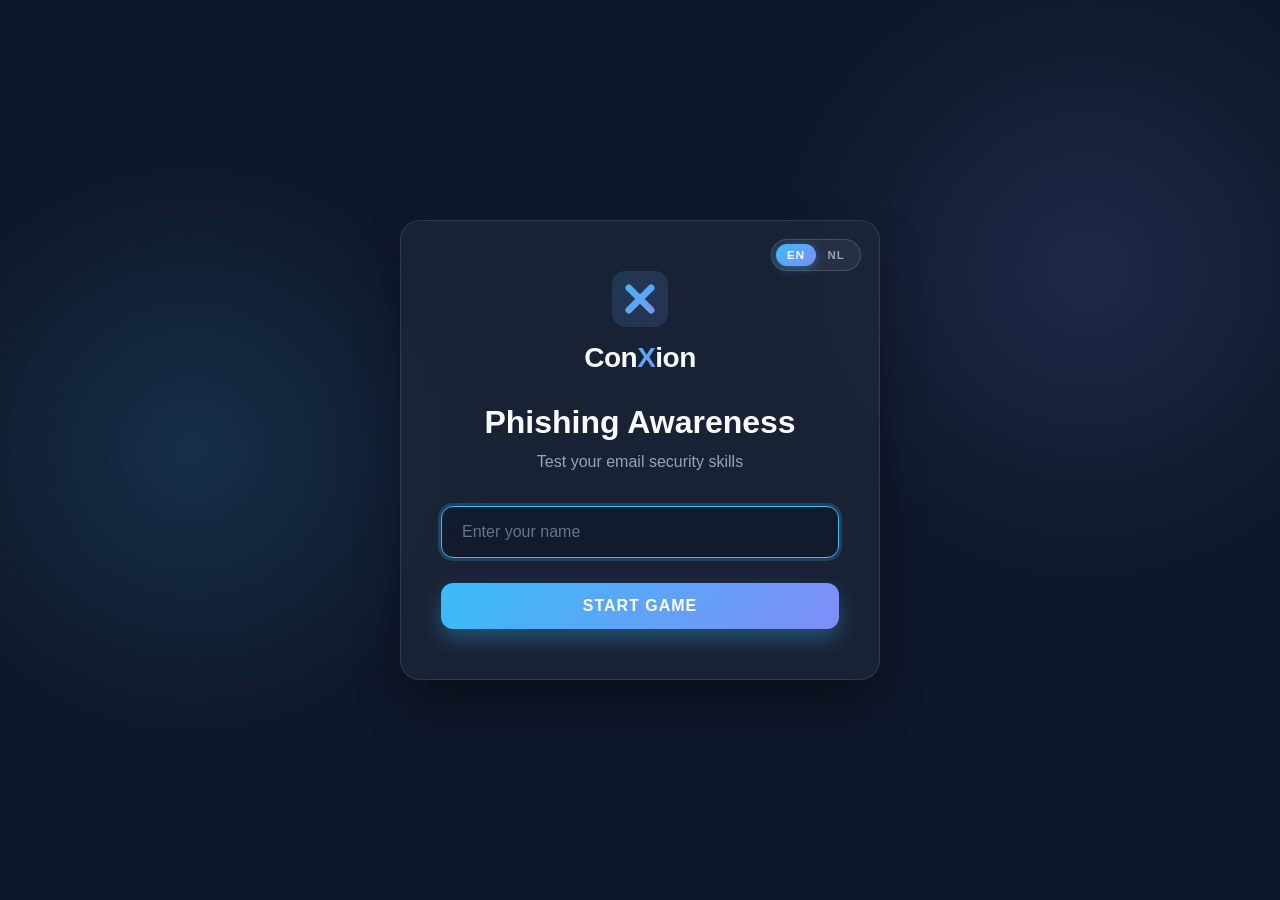
==== Module1-EmailPhishing/index.html @ 97bade82 "moved files around added html main page" ====
<!DOCTYPE html>
<html>

<head>
    <meta charset="UTF-8">
    <meta name="viewport" content="width=device-width, initial-scale=1.0">
    <title data-i18n="pageTitle">Phishing Awareness Game</title>
    <link rel="stylesheet" href="style.css">
</head>

<body class="centered">

    <div class="card glass-panel">
        <div class="logo-container">
            <svg width="56" height="56" viewBox="0 0 100 100" fill="none" xmlns="http://www.w3.org/2000/svg">
                <rect width="100" height="100" rx="24" fill="url(#paint_grad)" fill-opacity="0.15" />
                <path d="M30 30L70 70M70 30L30 70" stroke="url(#paint_grad)" stroke-width="12" stroke-linecap="round" />
                <defs>
                    <linearGradient id="paint_grad" x1="0" y1="0" x2="100" y2="100" gradientUnits="userSpaceOnUse">
                        <stop stop-color="#38bdf8" />
                        <stop offset="1" stop-color="#818cf8" />
                    </linearGradient>
                </defs>
            </svg>
            <div class="logo-text">Con<span>X</span>ion</div>
        </div>

        <div style="position:absolute;top:18px;right:18px;">
            <div class="lang-switch active-en" id="lang-switch-index">
                <div class="lang-thumb"></div>
                <span class="lang-opt" data-val="en">EN</span>
                <span class="lang-opt" data-val="nl">NL</span>
            </div>
        </div>

        <h1 data-i18n="heading">Phishing Awareness</h1>
        <p class="subtitle" data-i18n="subtitle">Test your email security skills</p>
        <input type="text" id="username" data-i18n-placeholder="namePlaceholder" placeholder="Enter your name"
            class="input-field">
        <button onclick="startGame()" class="btn btn-primary" data-i18n="startBtn">Start Game</button>
    </div>

    <script src="i18n.js"></script>
    <script src="namePageScript.js"></script>

</body>

</html>
---- Module1-EmailPhishing/style.css ----
:root {
    --primary: #38bdf8;
    --primary-hover: #0284c7;
    --secondary: #818cf8;
    --success: #10b981;
    --danger: #ef4444;
    --bg-dark: #0f172a;
    --card-bg: rgba(30, 41, 59, 0.7);
    --border-color: rgba(255, 255, 255, 0.1);
    --text-primary: #f8fafc;
    --text-secondary: #94a3b8;
}

* {
    margin: 0;
    padding: 0;
    box-sizing: border-box;
}

body {
    font-family: 'Inter', 'Segoe UI', Tahoma, Geneva, Verdana, sans-serif;
    background-color: var(--bg-dark);
    background-image:
        radial-gradient(circle at 15% 50%, rgba(56, 189, 248, 0.15), transparent 25%),
        radial-gradient(circle at 85% 30%, rgba(129, 140, 248, 0.15), transparent 25%);
    min-height: 100vh;
    color: var(--text-primary);
    overflow-x: hidden;
}

/* Glassmorphism utility */
.glass-panel {
    background: var(--card-bg);
    backdrop-filter: blur(16px);
    -webkit-backdrop-filter: blur(16px);
    border: 1px solid var(--border-color);
    box-shadow: 0 25px 50px -12px rgba(0, 0, 0, 0.5);
    border-radius: 20px;
}

/* Logo Styling */
.logo-container {
    display: flex;
    flex-direction: column;
    align-items: center;
    gap: 15px;
    margin-bottom: 30px;
}

.logo-container.horizontal {
    flex-direction: row;
    margin-bottom: 0;
    gap: 10px;
}

.logo-text {
    font-size: 28px;
    font-weight: 800;
    letter-spacing: -0.5px;
    color: var(--text-primary);
}

.logo-container.horizontal .logo-text {
    font-size: 22px;
}

.logo-text span {
    background: linear-gradient(135deg, var(--primary), var(--secondary));
    background-clip: text;
    -webkit-background-clip: text;
    -webkit-text-fill-color: transparent;
}

/* Name Page Styling */
.centered {
    display: flex;
    justify-content: center;
    align-items: center;
    height: 100vh;
    padding: 20px;
}

.card {
    padding: 50px 40px;
    text-align: center;
    max-width: 480px;
    width: 100%;
    animation: slideUp 0.6s cubic-bezier(0.16, 1, 0.3, 1);
}

.card h1 {
    font-size: 32px;
    margin-bottom: 12px;
    font-weight: 700;
}

.subtitle {
    color: var(--text-secondary);
    font-size: 16px;
    margin-bottom: 35px;
}

.input-field {
    width: 100%;
    padding: 16px 20px;
    margin-bottom: 25px;
    background: rgba(15, 23, 42, 0.6);
    border: 1px solid var(--border-color);
    border-radius: 12px;
    font-size: 16px;
    color: var(--text-primary);
    transition: all 0.3s ease;
}

.input-field::placeholder {
    color: #64748b;
}

.input-field:focus {
    outline: none;
    border-color: var(--primary);
    box-shadow: 0 0 0 3px rgba(56, 189, 248, 0.2);
}

/* Button Styling */
.btn {
    padding: 14px 28px;
    border: none;
    border-radius: 12px;
    font-size: 16px;
    font-weight: 600;
    cursor: pointer;
    transition: all 0.3s ease;
    text-transform: uppercase;
    letter-spacing: 1px;
    position: relative;
    overflow: hidden;
}

.btn::after {
    content: '';
    position: absolute;
    top: 0;
    left: -100%;
    width: 100%;
    height: 100%;
    background: linear-gradient(90deg, transparent, rgba(255, 255, 255, 0.2), transparent);
    transition: left 0.5s ease;
}

.btn:hover::after {
    left: 100%;
}

.btn-primary {
    background: linear-gradient(135deg, var(--primary) 0%, var(--secondary) 100%);
    color: white;
    width: 100%;
    box-shadow: 0 10px 20px rgba(56, 189, 248, 0.3);
}

.btn-primary:hover {
    transform: translateY(-2px);
    box-shadow: 0 15px 25px rgba(56, 189, 248, 0.4);
}

.btn-primary:active {
    transform: translateY(0);
}

.btn-real {
    background: linear-gradient(135deg, #059669 0%, var(--success) 100%);
    color: white;
    flex: 1;
    min-width: 200px;
    box-shadow: 0 10px 20px rgba(16, 185, 129, 0.3);
}

.btn-real:hover {
    transform: translateY(-3px);
    box-shadow: 0 15px 25px rgba(16, 185, 129, 0.4);
}

.btn-phishing {
    background: linear-gradient(135deg, #be123c 0%, var(--danger) 100%);
    color: white;
    flex: 1;
    min-width: 200px;
    box-shadow: 0 10px 20px rgba(239, 68, 68, 0.3);
}

.btn-phishing:hover {
    transform: translateY(-3px);
    box-shadow: 0 15px 25px rgba(239, 68, 68, 0.4);
}

.btn:disabled {
    opacity: 0.5;
    cursor: not-allowed;
    transform: none;
    box-shadow: none;
}

/* Top Bar */
.top-bar {
    background: rgba(15, 23, 42, 0.8);
    backdrop-filter: blur(12px);
    -webkit-backdrop-filter: blur(12px);
    border-bottom: 1px solid var(--border-color);
    padding: 15px 20px;
    position: sticky;
    top: 0;
    z-index: 100;
}

.top-bar-content {
    max-width: 1000px;
    margin: 0 auto;
    display: flex;
    justify-content: space-between;
    align-items: center;
    font-size: 16px;
    font-weight: 600;
}

.top-bar-left {
    display: flex;
    align-items: center;
    gap: 20px;
}

.btn-home {
    background: transparent;
    color: var(--text-primary);
    padding: 8px 16px;
    border: 1px solid var(--border-color);
    border-radius: 8px;
    cursor: pointer;
    font-weight: 500;
    font-size: 14px;
    transition: all 0.3s;
}

.btn-home:hover {
    background: rgba(255, 255, 255, 0.1);
    border-color: rgba(255, 255, 255, 0.3);
}

/* Quiz Container */
.quiz-container {
    max-width: 800px;
    margin: 40px auto;
    padding: 20px;
    animation: fadeIn 0.5s ease-out;
}

.progress-bar {
    background: rgba(255, 255, 255, 0.05);
    height: 6px;
    border-radius: 10px;
    margin-bottom: 40px;
    overflow: hidden;
    border: 1px solid var(--border-color);
}

.progress-fill {
    height: 100%;
    background: linear-gradient(90deg, var(--primary) 0%, var(--secondary) 100%);
    width: 0%;
    transition: width 0.4s cubic-bezier(0.4, 0, 0.2, 1);
    box-shadow: 0 0 10px rgba(56, 189, 248, 0.5);
}

/* Email Card */
.email-card {
    padding: 35px;
    margin-bottom: 30px;
}

.email-header {
    border-bottom: 1px solid var(--border-color);
    margin-bottom: 25px;
    padding-bottom: 20px;
}

.email-field {
    margin-bottom: 15px;
    display: flex;
    flex-wrap: wrap;
    align-items: baseline;
    gap: 10px;
}

.email-field .label {
    font-weight: 700;
    color: var(--text-secondary);
    font-size: 12px;
    text-transform: uppercase;
    letter-spacing: 1px;
    width: 80px;
}

.email-field .value {
    color: var(--text-primary);
    font-size: 16px;
    word-break: break-all;
    margin: 0;
    font-family: monospace;
    background: rgba(0, 0, 0, 0.2);
    padding: 4px 10px;
    border-radius: 6px;
}

.email-body {
    white-space: pre-line;
    line-height: 1.7;
    color: var(--text-primary);
    background: rgba(0, 0, 0, 0.2);
    padding: 25px;
    border-radius: 12px;
    font-size: 15px;
    border: 1px solid rgba(255, 255, 255, 0.05);
}

.question-text {
    text-align: center;
    font-size: 20px;
    font-weight: 600;
    color: white;
    margin-bottom: 25px;
    letter-spacing: 0.5px;
}

.buttons {
    display: flex;
    justify-content: center;
    gap: 20px;
    margin-bottom: 30px;
    flex-wrap: wrap;
}

.feedback {
    text-align: center;
    font-size: 18px;
    font-weight: 600;
    margin-bottom: 20px;
    min-height: 27px;
    color: white;
    padding: 12px 16px;
    border-radius: 8px;
    background: rgba(0, 0, 0, 0.2);
    border: 1px solid var(--border-color);
    transition: opacity 0.3s;
}

.feedback.correct {
    color: var(--success);
    border-color: rgba(16, 185, 129, 0.3);
    background: rgba(16, 185, 129, 0.05);
}

.feedback.incorrect {
    color: var(--danger);
    border-color: rgba(239, 68, 68, 0.3);
    background: rgba(239, 68, 68, 0.05);
}

#final-score-container {
    padding: 50px;
    text-align: center;
}

#final-score {
    color: white;
    margin-bottom: 10px;
    font-size: 42px;
    font-weight: 800;
    background: linear-gradient(135deg, var(--primary), var(--secondary));
    background-clip: text;
    -webkit-background-clip: text;
    -webkit-text-fill-color: transparent;
}

.final-message {
    color: var(--text-secondary);
    font-size: 18px;
    margin-bottom: 40px;
}

/* ── Language Switch Slider ───────────────────────────────────────────────── */
.lang-switch {
    position: relative;
    display: inline-flex;
    align-items: center;
    background: rgba(255, 255, 255, 0.06);
    border: 1px solid rgba(255, 255, 255, 0.15);
    border-radius: 24px;
    padding: 4px;
    cursor: pointer;
    user-select: none;
    flex-shrink: 0;
}

.lang-thumb {
    position: absolute;
    top: 4px;
    left: 4px;
    width: 40px;
    height: calc(100% - 8px);
    background: linear-gradient(135deg, var(--primary), var(--secondary));
    border-radius: 20px;
    transition: transform 0.3s cubic-bezier(0.4, 0, 0.2, 1);
    box-shadow: 0 2px 10px rgba(56, 189, 248, 0.45);
    pointer-events: none;
}

.lang-switch.active-nl .lang-thumb {
    transform: translateX(40px);
}

.lang-opt {
    position: relative;
    z-index: 1;
    width: 40px;
    text-align: center;
    padding: 5px 0;
    font-size: 0.72rem;
    font-weight: 800;
    letter-spacing: 0.08em;
    color: var(--text-secondary);
    transition: color 0.25s ease;
    border-radius: 20px;
}

.lang-switch.active-en .lang-opt[data-val="en"],
.lang-switch.active-nl .lang-opt[data-val="nl"] {
    color: #ffffff;
}

/* ── Checklist Panel ─────────────────────────────────────────────────────── */
.clues-panel {
    margin-bottom: 20px;
    padding: 24px 28px;
}

.clues-heading {
    font-weight: 700;
    font-size: 15px;
    color: var(--text-primary);
    margin-bottom: 16px;
    padding-bottom: 12px;
    border-bottom: 1px solid var(--border-color);
}

.clue-item {
    display: flex;
    align-items: center;
    justify-content: space-between;
    gap: 14px;
    padding: 12px 16px;
    border-radius: 10px;
    margin-bottom: 8px;
    font-size: 14px;
    color: var(--text-primary);
    background: rgba(255, 255, 255, 0.03);
    border: 1px solid rgba(255, 255, 255, 0.06);
    transition: background 0.2s;
}

.clue-item.clue-right {
    background: rgba(16, 185, 129, 0.08);
    border-color: rgba(16, 185, 129, 0.25);
}

.clue-item.clue-missed {
    background: rgba(239, 68, 68, 0.08);
    border-color: rgba(239, 68, 68, 0.25);
}

.clue-item.clue-wrong {
    background: rgba(239, 68, 68, 0.08);
    border-color: rgba(239, 68, 68, 0.25);
}

.clue-item.clue-neutral {
    background: rgba(148, 163, 184, 0.05);
    border-color: rgba(148, 163, 184, 0.15);
}

.clue-label {
    display: flex;
    align-items: center;
    gap: 10px;
    cursor: pointer;
    font-size: 14px;
    color: var(--text-primary);
    flex: 1;
}

.clue-label input[type="checkbox"] {
    width: 18px;
    height: 18px;
    accent-color: var(--primary);
    cursor: pointer;
    flex-shrink: 0;
}

.clue-badge {
    font-size: 12px;
    font-weight: 600;
    white-space: nowrap;
    padding: 3px 10px;
    border-radius: 20px;
    background: rgba(255, 255, 255, 0.07);
    flex-shrink: 0;
}

.clue-result {
    margin-top: 16px;
    padding: 14px 18px;
    background: rgba(56, 189, 248, 0.08);
    border: 1px solid rgba(56, 189, 248, 0.2);
    border-radius: 10px;
    font-size: 14px;
    color: var(--text-primary);
    line-height: 1.6;
}

/* ── End-game Result ─────────────────────────────────────────────────────── */
.end-message {
    display: block;
    font-size: 22px;
    font-weight: 700;
    margin-bottom: 24px;
    background: linear-gradient(135deg, var(--primary), var(--secondary));
    -webkit-background-clip: text;
    -webkit-text-fill-color: transparent;
}

.end-scores {
    display: flex;
    align-items: baseline;
    justify-content: center;
    gap: 16px;
    margin-bottom: 16px;
}

.end-score-main {
    font-size: 64px;
    font-weight: 900;
    line-height: 1;
    background: linear-gradient(135deg, var(--primary), var(--secondary));
    background-clip: text;
    -webkit-background-clip: text;
    -webkit-text-fill-color: transparent;
}

.end-score-main span {
    font-size: 28px;
    font-weight: 500;
    color: var(--text-secondary);
    -webkit-text-fill-color: var(--text-secondary);
}

.end-score-pct {
    font-size: 36px;
    font-weight: 800;
    color: var(--text-secondary);
}

.end-detail {
    font-size: 14px;
    color: var(--text-secondary);
    margin-bottom: 30px;
}

/* Animations */
@keyframes slideUp {
    from {
        opacity: 0;
        transform: translateY(30px) scale(0.95);
    }

    to {
        opacity: 1;
        transform: translateY(0) scale(1);
    }
}

@keyframes fadeIn {
    from {
        opacity: 0;
    }

    to {
        opacity: 1;
    }
}

@media (max-width: 768px) {

    .card,
    .email-card,
    #final-score-container {
        padding: 30px 20px;
    }

    .btn-real,
    .btn-phishing {
        width: 100%;
        margin: 5px 0;
    }

    .top-bar-content {
        flex-direction: column;
        gap: 15px;
        align-items: flex-start;
    }

    .email-field {
        flex-direction: column;
        gap: 5px;
    }
}
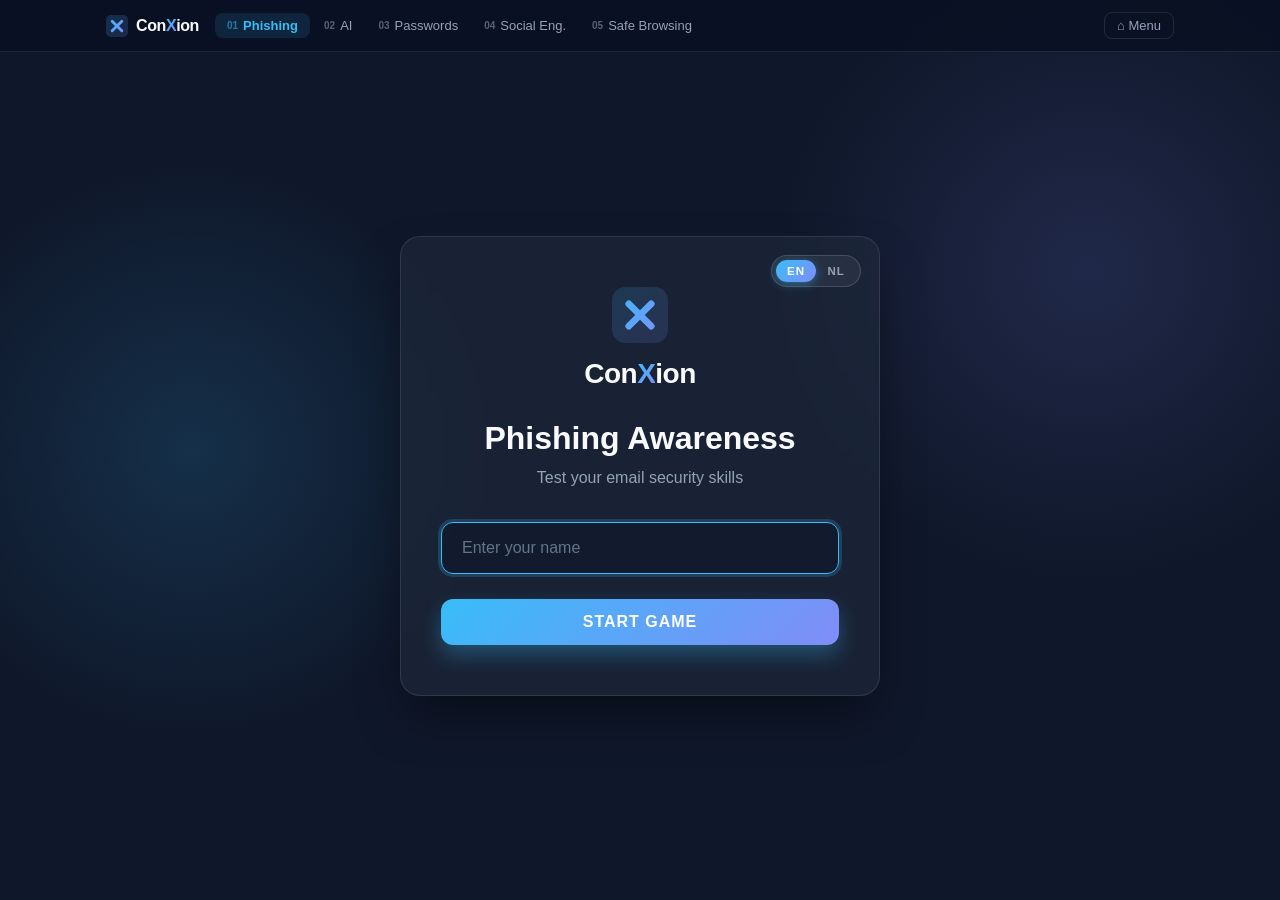
==== commit fe8b3bbd: "added subfolders and structure" ====
--- a/Module1-EmailPhishing/index.html
+++ b/Module1-EmailPhishing/index.html
@@ -5,7 +5,7 @@
     <meta charset="UTF-8">
     <meta name="viewport" content="width=device-width, initial-scale=1.0">
     <title data-i18n="pageTitle">Phishing Awareness Game</title>
-    <link rel="stylesheet" href="style.css">
+    <link rel="stylesheet" href="css/style.css">
 </head>
 
 <body class="centered">
@@ -40,8 +40,9 @@
         <button onclick="startGame()" class="btn btn-primary" data-i18n="startBtn">Start Game</button>
     </div>
 
-    <script src="i18n.js"></script>
-    <script src="namePageScript.js"></script>
+    <script src="../nav.js"></script>
+    <script src="js/i18n.js"></script>
+    <script src="js/namePageScript.js"></script>
 
 </body>
 
--- a/Module1-EmailPhishing/css/style.css
+++ b/Module1-EmailPhishing/css/style.css
@@ -0,0 +1,624 @@
+:root {
+    --primary: #38bdf8;
+    --primary-hover: #0284c7;
+    --secondary: #818cf8;
+    --success: #10b981;
+    --danger: #ef4444;
+    --bg-dark: #0f172a;
+    --card-bg: rgba(30, 41, 59, 0.7);
+    --border-color: rgba(255, 255, 255, 0.1);
+    --text-primary: #f8fafc;
+    --text-secondary: #94a3b8;
+}
+
+* {
+    margin: 0;
+    padding: 0;
+    box-sizing: border-box;
+}
+
+body {
+    font-family: 'Inter', 'Segoe UI', Tahoma, Geneva, Verdana, sans-serif;
+    background-color: var(--bg-dark);
+    background-image:
+        radial-gradient(circle at 15% 50%, rgba(56, 189, 248, 0.15), transparent 25%),
+        radial-gradient(circle at 85% 30%, rgba(129, 140, 248, 0.15), transparent 25%);
+    min-height: 100vh;
+    color: var(--text-primary);
+    overflow-x: hidden;
+}
+
+/* Glassmorphism utility */
+.glass-panel {
+    background: var(--card-bg);
+    backdrop-filter: blur(16px);
+    -webkit-backdrop-filter: blur(16px);
+    border: 1px solid var(--border-color);
+    box-shadow: 0 25px 50px -12px rgba(0, 0, 0, 0.5);
+    border-radius: 20px;
+}
+
+/* Logo Styling */
+.logo-container {
+    display: flex;
+    flex-direction: column;
+    align-items: center;
+    gap: 15px;
+    margin-bottom: 30px;
+}
+
+.logo-container.horizontal {
+    flex-direction: row;
+    margin-bottom: 0;
+    gap: 10px;
+}
+
+.logo-text {
+    font-size: 28px;
+    font-weight: 800;
+    letter-spacing: -0.5px;
+    color: var(--text-primary);
+}
+
+.logo-container.horizontal .logo-text {
+    font-size: 22px;
+}
+
+.logo-text span {
+    background: linear-gradient(135deg, var(--primary), var(--secondary));
+    background-clip: text;
+    -webkit-background-clip: text;
+    -webkit-text-fill-color: transparent;
+}
+
+/* Name Page Styling */
+.centered {
+    display: flex;
+    justify-content: center;
+    align-items: center;
+    height: 100vh;
+    padding: 20px;
+}
+
+.card {
+    padding: 50px 40px;
+    text-align: center;
+    max-width: 480px;
+    width: 100%;
+    animation: slideUp 0.6s cubic-bezier(0.16, 1, 0.3, 1);
+}
+
+.card h1 {
+    font-size: 32px;
+    margin-bottom: 12px;
+    font-weight: 700;
+}
+
+.subtitle {
+    color: var(--text-secondary);
+    font-size: 16px;
+    margin-bottom: 35px;
+}
+
+.input-field {
+    width: 100%;
+    padding: 16px 20px;
+    margin-bottom: 25px;
+    background: rgba(15, 23, 42, 0.6);
+    border: 1px solid var(--border-color);
+    border-radius: 12px;
+    font-size: 16px;
+    color: var(--text-primary);
+    transition: all 0.3s ease;
+}
+
+.input-field::placeholder {
+    color: #64748b;
+}
+
+.input-field:focus {
+    outline: none;
+    border-color: var(--primary);
+    box-shadow: 0 0 0 3px rgba(56, 189, 248, 0.2);
+}
+
+/* Button Styling */
+.btn {
+    padding: 14px 28px;
+    border: none;
+    border-radius: 12px;
+    font-size: 16px;
+    font-weight: 600;
+    cursor: pointer;
+    transition: all 0.3s ease;
+    text-transform: uppercase;
+    letter-spacing: 1px;
+    position: relative;
+    overflow: hidden;
+}
+
+.btn::after {
+    content: '';
+    position: absolute;
+    top: 0;
+    left: -100%;
+    width: 100%;
+    height: 100%;
+    background: linear-gradient(90deg, transparent, rgba(255, 255, 255, 0.2), transparent);
+    transition: left 0.5s ease;
+}
+
+.btn:hover::after {
+    left: 100%;
+}
+
+.btn-primary {
+    background: linear-gradient(135deg, var(--primary) 0%, var(--secondary) 100%);
+    color: white;
+    width: 100%;
+    box-shadow: 0 10px 20px rgba(56, 189, 248, 0.3);
+}
+
+.btn-primary:hover {
+    transform: translateY(-2px);
+    box-shadow: 0 15px 25px rgba(56, 189, 248, 0.4);
+}
+
+.btn-primary:active {
+    transform: translateY(0);
+}
+
+.btn-real {
+    background: linear-gradient(135deg, #059669 0%, var(--success) 100%);
+    color: white;
+    flex: 1;
+    min-width: 200px;
+    box-shadow: 0 10px 20px rgba(16, 185, 129, 0.3);
+}
+
+.btn-real:hover {
+    transform: translateY(-3px);
+    box-shadow: 0 15px 25px rgba(16, 185, 129, 0.4);
+}
+
+.btn-phishing {
+    background: linear-gradient(135deg, #be123c 0%, var(--danger) 100%);
+    color: white;
+    flex: 1;
+    min-width: 200px;
+    box-shadow: 0 10px 20px rgba(239, 68, 68, 0.3);
+}
+
+.btn-phishing:hover {
+    transform: translateY(-3px);
+    box-shadow: 0 15px 25px rgba(239, 68, 68, 0.4);
+}
+
+.btn:disabled {
+    opacity: 0.5;
+    cursor: not-allowed;
+    transform: none;
+    box-shadow: none;
+}
+
+/* Top Bar */
+.top-bar {
+    background: rgba(15, 23, 42, 0.8);
+    backdrop-filter: blur(12px);
+    -webkit-backdrop-filter: blur(12px);
+    border-bottom: 1px solid var(--border-color);
+    padding: 15px 20px;
+    position: sticky;
+    top: 0;
+    z-index: 100;
+}
+
+.top-bar-content {
+    max-width: 1000px;
+    margin: 0 auto;
+    display: flex;
+    justify-content: space-between;
+    align-items: center;
+    font-size: 16px;
+    font-weight: 600;
+}
+
+.top-bar-left {
+    display: flex;
+    align-items: center;
+    gap: 20px;
+}
+
+.btn-home {
+    background: transparent;
+    color: var(--text-primary);
+    padding: 8px 16px;
+    border: 1px solid var(--border-color);
+    border-radius: 8px;
+    cursor: pointer;
+    font-weight: 500;
+    font-size: 14px;
+    transition: all 0.3s;
+}
+
+.btn-home:hover {
+    background: rgba(255, 255, 255, 0.1);
+    border-color: rgba(255, 255, 255, 0.3);
+}
+
+/* Quiz Container */
+.quiz-container {
+    max-width: 800px;
+    margin: 40px auto;
+    padding: 20px;
+    animation: fadeIn 0.5s ease-out;
+}
+
+.progress-bar {
+    background: rgba(255, 255, 255, 0.05);
+    height: 6px;
+    border-radius: 10px;
+    margin-bottom: 40px;
+    overflow: hidden;
+    border: 1px solid var(--border-color);
+}
+
+.progress-fill {
+    height: 100%;
+    background: linear-gradient(90deg, var(--primary) 0%, var(--secondary) 100%);
+    width: 0%;
+    transition: width 0.4s cubic-bezier(0.4, 0, 0.2, 1);
+    box-shadow: 0 0 10px rgba(56, 189, 248, 0.5);
+}
+
+/* Email Card */
+.email-card {
+    padding: 35px;
+    margin-bottom: 30px;
+}
+
+.email-header {
+    border-bottom: 1px solid var(--border-color);
+    margin-bottom: 25px;
+    padding-bottom: 20px;
+}
+
+.email-field {
+    margin-bottom: 15px;
+    display: flex;
+    flex-wrap: wrap;
+    align-items: baseline;
+    gap: 10px;
+}
+
+.email-field .label {
+    font-weight: 700;
+    color: var(--text-secondary);
+    font-size: 12px;
+    text-transform: uppercase;
+    letter-spacing: 1px;
+    width: 80px;
+}
+
+.email-field .value {
+    color: var(--text-primary);
+    font-size: 16px;
+    word-break: break-all;
+    margin: 0;
+    font-family: monospace;
+    background: rgba(0, 0, 0, 0.2);
+    padding: 4px 10px;
+    border-radius: 6px;
+}
+
+.email-body {
+    white-space: pre-line;
+    line-height: 1.7;
+    color: var(--text-primary);
+    background: rgba(0, 0, 0, 0.2);
+    padding: 25px;
+    border-radius: 12px;
+    font-size: 15px;
+    border: 1px solid rgba(255, 255, 255, 0.05);
+}
+
+.question-text {
+    text-align: center;
+    font-size: 20px;
+    font-weight: 600;
+    color: white;
+    margin-bottom: 25px;
+    letter-spacing: 0.5px;
+}
+
+.buttons {
+    display: flex;
+    justify-content: center;
+    gap: 20px;
+    margin-bottom: 30px;
+    flex-wrap: wrap;
+}
+
+.feedback {
+    text-align: center;
+    font-size: 18px;
+    font-weight: 600;
+    margin-bottom: 20px;
+    min-height: 27px;
+    color: white;
+    padding: 12px 16px;
+    border-radius: 8px;
+    background: rgba(0, 0, 0, 0.2);
+    border: 1px solid var(--border-color);
+    transition: opacity 0.3s;
+}
+
+.feedback.correct {
+    color: var(--success);
+    border-color: rgba(16, 185, 129, 0.3);
+    background: rgba(16, 185, 129, 0.05);
+}
+
+.feedback.incorrect {
+    color: var(--danger);
+    border-color: rgba(239, 68, 68, 0.3);
+    background: rgba(239, 68, 68, 0.05);
+}
+
+#final-score-container {
+    padding: 50px;
+    text-align: center;
+}
+
+#final-score {
+    color: white;
+    margin-bottom: 10px;
+    font-size: 42px;
+    font-weight: 800;
+    background: linear-gradient(135deg, var(--primary), var(--secondary));
+    background-clip: text;
+    -webkit-background-clip: text;
+    -webkit-text-fill-color: transparent;
+}
+
+.final-message {
+    color: var(--text-secondary);
+    font-size: 18px;
+    margin-bottom: 40px;
+}
+
+/* ── Language Switch Slider ───────────────────────────────────────────────── */
+.lang-switch {
+    position: relative;
+    display: inline-flex;
+    align-items: center;
+    background: rgba(255, 255, 255, 0.06);
+    border: 1px solid rgba(255, 255, 255, 0.15);
+    border-radius: 24px;
+    padding: 4px;
+    cursor: pointer;
+    user-select: none;
+    flex-shrink: 0;
+}
+
+.lang-thumb {
+    position: absolute;
+    top: 4px;
+    left: 4px;
+    width: 40px;
+    height: calc(100% - 8px);
+    background: linear-gradient(135deg, var(--primary), var(--secondary));
+    border-radius: 20px;
+    transition: transform 0.3s cubic-bezier(0.4, 0, 0.2, 1);
+    box-shadow: 0 2px 10px rgba(56, 189, 248, 0.45);
+    pointer-events: none;
+}
+
+.lang-switch.active-nl .lang-thumb {
+    transform: translateX(40px);
+}
+
+.lang-opt {
+    position: relative;
+    z-index: 1;
+    width: 40px;
+    text-align: center;
+    padding: 5px 0;
+    font-size: 0.72rem;
+    font-weight: 800;
+    letter-spacing: 0.08em;
+    color: var(--text-secondary);
+    transition: color 0.25s ease;
+    border-radius: 20px;
+}
+
+.lang-switch.active-en .lang-opt[data-val="en"],
+.lang-switch.active-nl .lang-opt[data-val="nl"] {
+    color: #ffffff;
+}
+
+/* ── Checklist Panel ─────────────────────────────────────────────────────── */
+.clues-panel {
+    margin-bottom: 20px;
+    padding: 24px 28px;
+}
+
+.clues-heading {
+    font-weight: 700;
+    font-size: 15px;
+    color: var(--text-primary);
+    margin-bottom: 16px;
+    padding-bottom: 12px;
+    border-bottom: 1px solid var(--border-color);
+}
+
+.clue-item {
+    display: flex;
+    align-items: center;
+    justify-content: space-between;
+    gap: 14px;
+    padding: 12px 16px;
+    border-radius: 10px;
+    margin-bottom: 8px;
+    font-size: 14px;
+    color: var(--text-primary);
+    background: rgba(255, 255, 255, 0.03);
+    border: 1px solid rgba(255, 255, 255, 0.06);
+    transition: background 0.2s;
+}
+
+.clue-item.clue-right {
+    background: rgba(16, 185, 129, 0.08);
+    border-color: rgba(16, 185, 129, 0.25);
+}
+
+.clue-item.clue-missed {
+    background: rgba(239, 68, 68, 0.08);
+    border-color: rgba(239, 68, 68, 0.25);
+}
+
+.clue-item.clue-wrong {
+    background: rgba(239, 68, 68, 0.08);
+    border-color: rgba(239, 68, 68, 0.25);
+}
+
+.clue-item.clue-neutral {
+    background: rgba(148, 163, 184, 0.05);
+    border-color: rgba(148, 163, 184, 0.15);
+}
+
+.clue-label {
+    display: flex;
+    align-items: center;
+    gap: 10px;
+    cursor: pointer;
+    font-size: 14px;
+    color: var(--text-primary);
+    flex: 1;
+}
+
+.clue-label input[type="checkbox"] {
+    width: 18px;
+    height: 18px;
+    accent-color: var(--primary);
+    cursor: pointer;
+    flex-shrink: 0;
+}
+
+.clue-badge {
+    font-size: 12px;
+    font-weight: 600;
+    white-space: nowrap;
+    padding: 3px 10px;
+    border-radius: 20px;
+    background: rgba(255, 255, 255, 0.07);
+    flex-shrink: 0;
+}
+
+.clue-result {
+    margin-top: 16px;
+    padding: 14px 18px;
+    background: rgba(56, 189, 248, 0.08);
+    border: 1px solid rgba(56, 189, 248, 0.2);
+    border-radius: 10px;
+    font-size: 14px;
+    color: var(--text-primary);
+    line-height: 1.6;
+}
+
+/* ── End-game Result ─────────────────────────────────────────────────────── */
+.end-message {
+    display: block;
+    font-size: 22px;
+    font-weight: 700;
+    margin-bottom: 24px;
+    background: linear-gradient(135deg, var(--primary), var(--secondary));
+    -webkit-background-clip: text;
+    -webkit-text-fill-color: transparent;
+}
+
+.end-scores {
+    display: flex;
+    align-items: baseline;
+    justify-content: center;
+    gap: 16px;
+    margin-bottom: 16px;
+}
+
+.end-score-main {
+    font-size: 64px;
+    font-weight: 900;
+    line-height: 1;
+    background: linear-gradient(135deg, var(--primary), var(--secondary));
+    background-clip: text;
+    -webkit-background-clip: text;
+    -webkit-text-fill-color: transparent;
+}
+
+.end-score-main span {
+    font-size: 28px;
+    font-weight: 500;
+    color: var(--text-secondary);
+    -webkit-text-fill-color: var(--text-secondary);
+}
+
+.end-score-pct {
+    font-size: 36px;
+    font-weight: 800;
+    color: var(--text-secondary);
+}
+
+.end-detail {
+    font-size: 14px;
+    color: var(--text-secondary);
+    margin-bottom: 30px;
+}
+
+/* Animations */
+@keyframes slideUp {
+    from {
+        opacity: 0;
+        transform: translateY(30px) scale(0.95);
+    }
+
+    to {
+        opacity: 1;
+        transform: translateY(0) scale(1);
+    }
+}
+
+@keyframes fadeIn {
+    from {
+        opacity: 0;
+    }
+
+    to {
+        opacity: 1;
+    }
+}
+
+@media (max-width: 768px) {
+
+    .card,
+    .email-card,
+    #final-score-container {
+        padding: 30px 20px;
+    }
+
+    .btn-real,
+    .btn-phishing {
+        width: 100%;
+        margin: 5px 0;
+    }
+
+    .top-bar-content {
+        flex-direction: column;
+        gap: 15px;
+        align-items: flex-start;
+    }
+
+    .email-field {
+        flex-direction: column;
+        gap: 5px;
+    }
+}
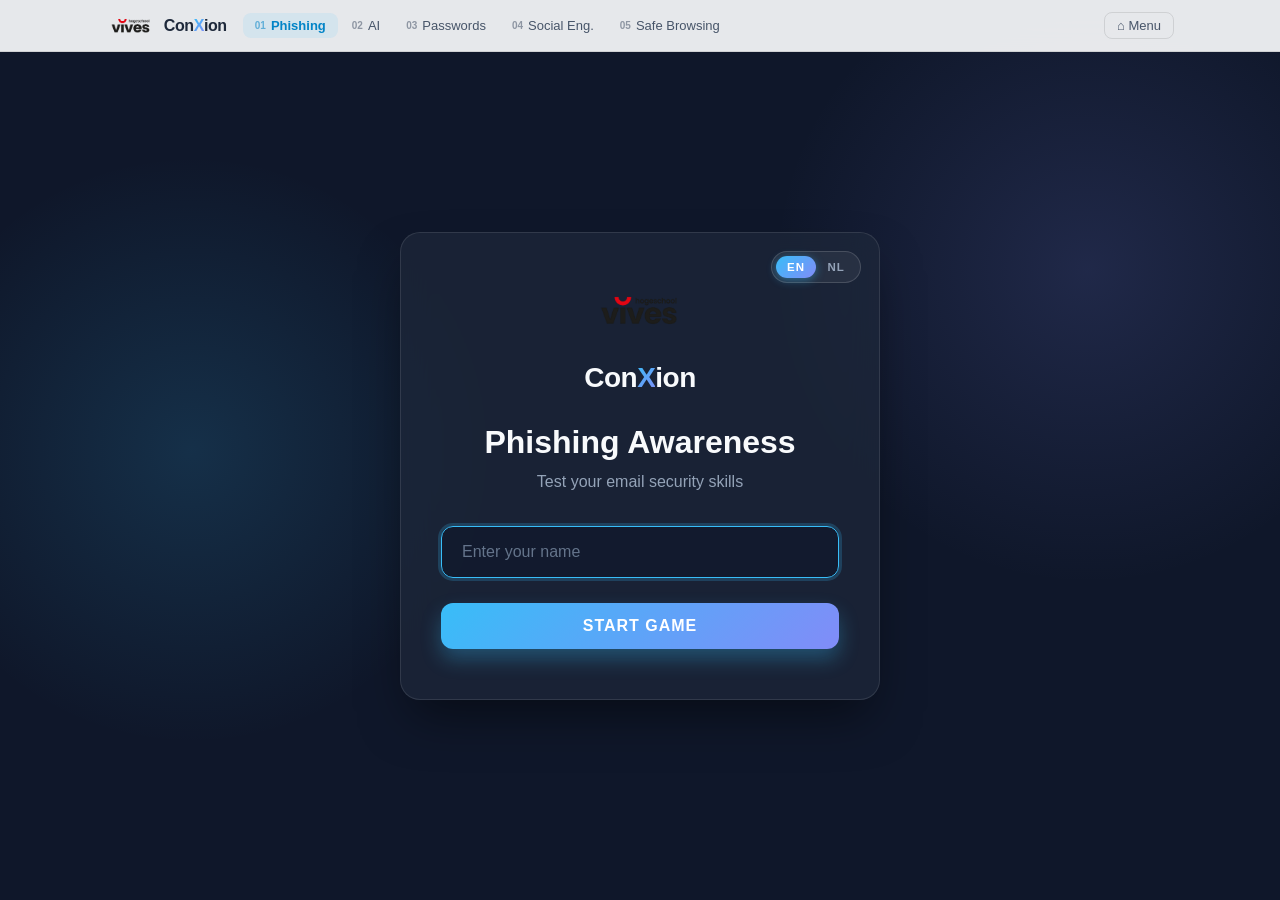
==== commit 504b69e6: "Changes conxion logo vives logo white background removed emojis etc" ====
--- a/Module1-EmailPhishing/index.html
+++ b/Module1-EmailPhishing/index.html
@@ -12,16 +12,8 @@
 
     <div class="card glass-panel">
         <div class="logo-container">
-            <svg width="56" height="56" viewBox="0 0 100 100" fill="none" xmlns="http://www.w3.org/2000/svg">
-                <rect width="100" height="100" rx="24" fill="url(#paint_grad)" fill-opacity="0.15" />
-                <path d="M30 30L70 70M70 30L30 70" stroke="url(#paint_grad)" stroke-width="12" stroke-linecap="round" />
-                <defs>
-                    <linearGradient id="paint_grad" x1="0" y1="0" x2="100" y2="100" gradientUnits="userSpaceOnUse">
-                        <stop stop-color="#38bdf8" />
-                        <stop offset="1" stop-color="#818cf8" />
-                    </linearGradient>
-                </defs>
-            </svg>
+            <img src="../vives.png" alt="VIVES Logo"
+                style="height: 56px; width: auto; border-radius: 12px; margin-bottom: 8px;">
             <div class="logo-text">Con<span>X</span>ion</div>
         </div>
 
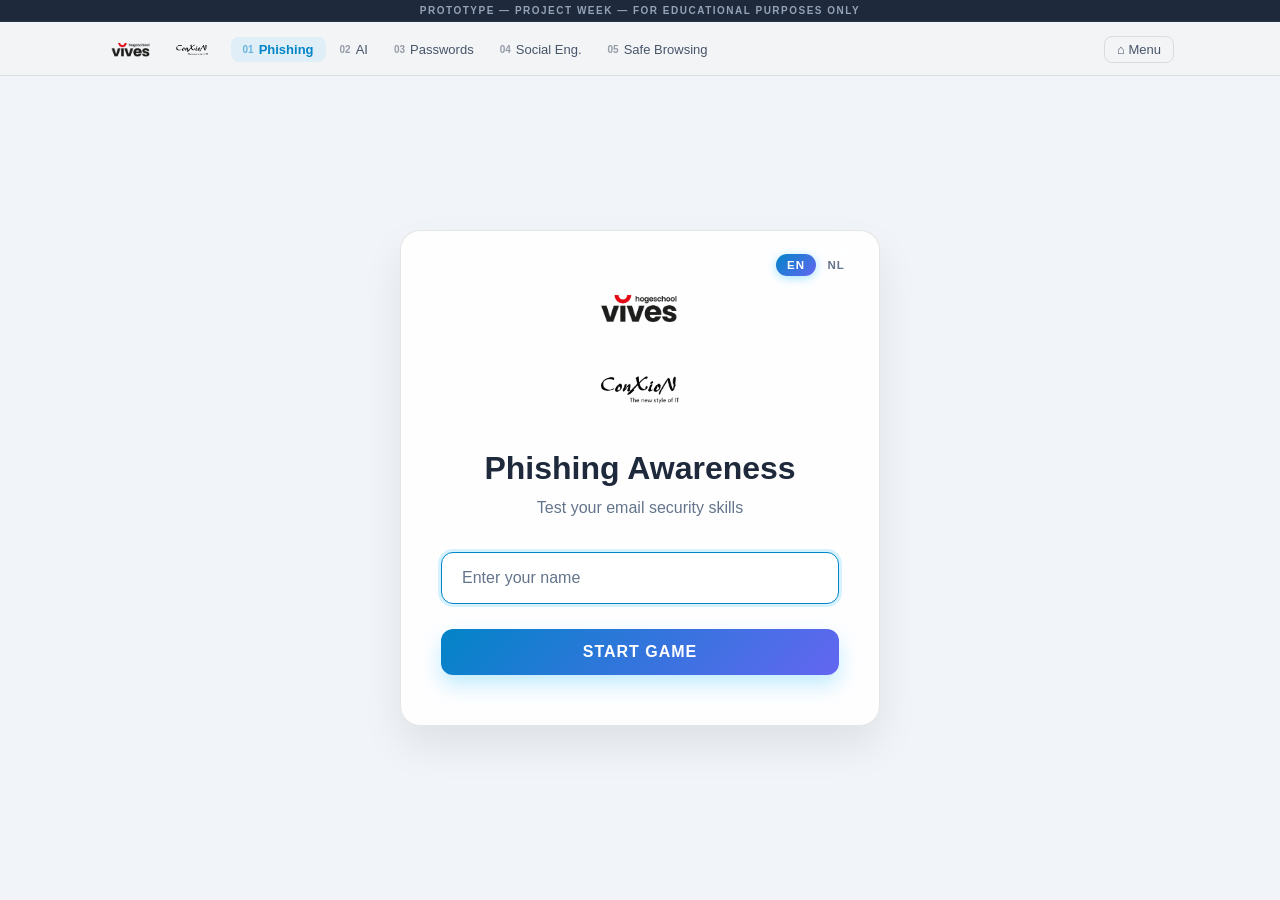
==== commit 1cb63991: "Replace AI-looking ConXion text with logo/plain text and add prototype banner" ====
--- a/Module1-EmailPhishing/index.html
+++ b/Module1-EmailPhishing/index.html
@@ -14,7 +14,7 @@
         <div class="logo-container">
             <img src="../vives.png" alt="VIVES Logo"
                 style="height: 56px; width: auto; border-radius: 12px; margin-bottom: 8px;">
-            <div class="logo-text">Con<span>X</span>ion</div>
+            <img src="../conxion.png" alt="ConXion Logo" style="height: 60px; width: auto;">
         </div>
 
         <div style="position:absolute;top:18px;right:18px;">
--- a/Module1-EmailPhishing/css/style.css
+++ b/Module1-EmailPhishing/css/style.css
@@ -1,14 +1,14 @@
 :root {
-    --primary: #38bdf8;
-    --primary-hover: #0284c7;
-    --secondary: #818cf8;
+    --primary: #0284c7;
+    --primary-hover: #0369a1;
+    --secondary: #6366f1;
     --success: #10b981;
     --danger: #ef4444;
-    --bg-dark: #0f172a;
-    --card-bg: rgba(30, 41, 59, 0.7);
-    --border-color: rgba(255, 255, 255, 0.1);
-    --text-primary: #f8fafc;
-    --text-secondary: #94a3b8;
+    --bg-page: #f1f5f9;
+    --card-bg: rgba(255, 255, 255, 0.9);
+    --border-color: rgba(0, 0, 0, 0.1);
+    --text-primary: #1e293b;
+    --text-secondary: #64748b;
 }
 
 * {
@@ -19,10 +19,7 @@
 
 body {
     font-family: 'Inter', 'Segoe UI', Tahoma, Geneva, Verdana, sans-serif;
-    background-color: var(--bg-dark);
-    background-image:
-        radial-gradient(circle at 15% 50%, rgba(56, 189, 248, 0.15), transparent 25%),
-        radial-gradient(circle at 85% 30%, rgba(129, 140, 248, 0.15), transparent 25%);
+    background-color: var(--bg-page);
     min-height: 100vh;
     color: var(--text-primary);
     overflow-x: hidden;
@@ -34,7 +31,7 @@
     backdrop-filter: blur(16px);
     -webkit-backdrop-filter: blur(16px);
     border: 1px solid var(--border-color);
-    box-shadow: 0 25px 50px -12px rgba(0, 0, 0, 0.5);
+    box-shadow: 0 20px 40px rgba(0, 0, 0, 0.08);
     border-radius: 20px;
 }
 
@@ -65,10 +62,7 @@
 }
 
 .logo-text span {
-    background: linear-gradient(135deg, var(--primary), var(--secondary));
-    background-clip: text;
-    -webkit-background-clip: text;
-    -webkit-text-fill-color: transparent;
+    color: inherit;
 }
 
 /* Name Page Styling */
@@ -104,7 +98,7 @@
     width: 100%;
     padding: 16px 20px;
     margin-bottom: 25px;
-    background: rgba(15, 23, 42, 0.6);
+    background: #ffffff;
     border: 1px solid var(--border-color);
     border-radius: 12px;
     font-size: 16px;
@@ -203,7 +197,7 @@
 
 /* Top Bar */
 .top-bar {
-    background: rgba(15, 23, 42, 0.8);
+    background: rgba(255, 255, 255, 0.8);
     backdrop-filter: blur(12px);
     -webkit-backdrop-filter: blur(12px);
     border-bottom: 1px solid var(--border-color);
@@ -306,7 +300,7 @@
     word-break: break-all;
     margin: 0;
     font-family: monospace;
-    background: rgba(0, 0, 0, 0.2);
+    background: rgba(0, 0, 0, 0.05);
     padding: 4px 10px;
     border-radius: 6px;
 }
@@ -315,11 +309,11 @@
     white-space: pre-line;
     line-height: 1.7;
     color: var(--text-primary);
-    background: rgba(0, 0, 0, 0.2);
+    background: rgba(0, 0, 0, 0.03);
     padding: 25px;
     border-radius: 12px;
     font-size: 15px;
-    border: 1px solid rgba(255, 255, 255, 0.05);
+    border: 1px solid rgba(0, 0, 0, 0.05);
 }
 
 .question-text {
@@ -345,10 +339,10 @@
     font-weight: 600;
     margin-bottom: 20px;
     min-height: 27px;
-    color: white;
+    color: var(--text-primary);
     padding: 12px 16px;
     border-radius: 8px;
-    background: rgba(0, 0, 0, 0.2);
+    background: rgba(255, 255, 255, 0.5);
     border: 1px solid var(--border-color);
     transition: opacity 0.3s;
 }
@@ -533,6 +527,7 @@
     font-weight: 700;
     margin-bottom: 24px;
     background: linear-gradient(135deg, var(--primary), var(--secondary));
+    background-clip: text;
     -webkit-background-clip: text;
     -webkit-text-fill-color: transparent;
 }
